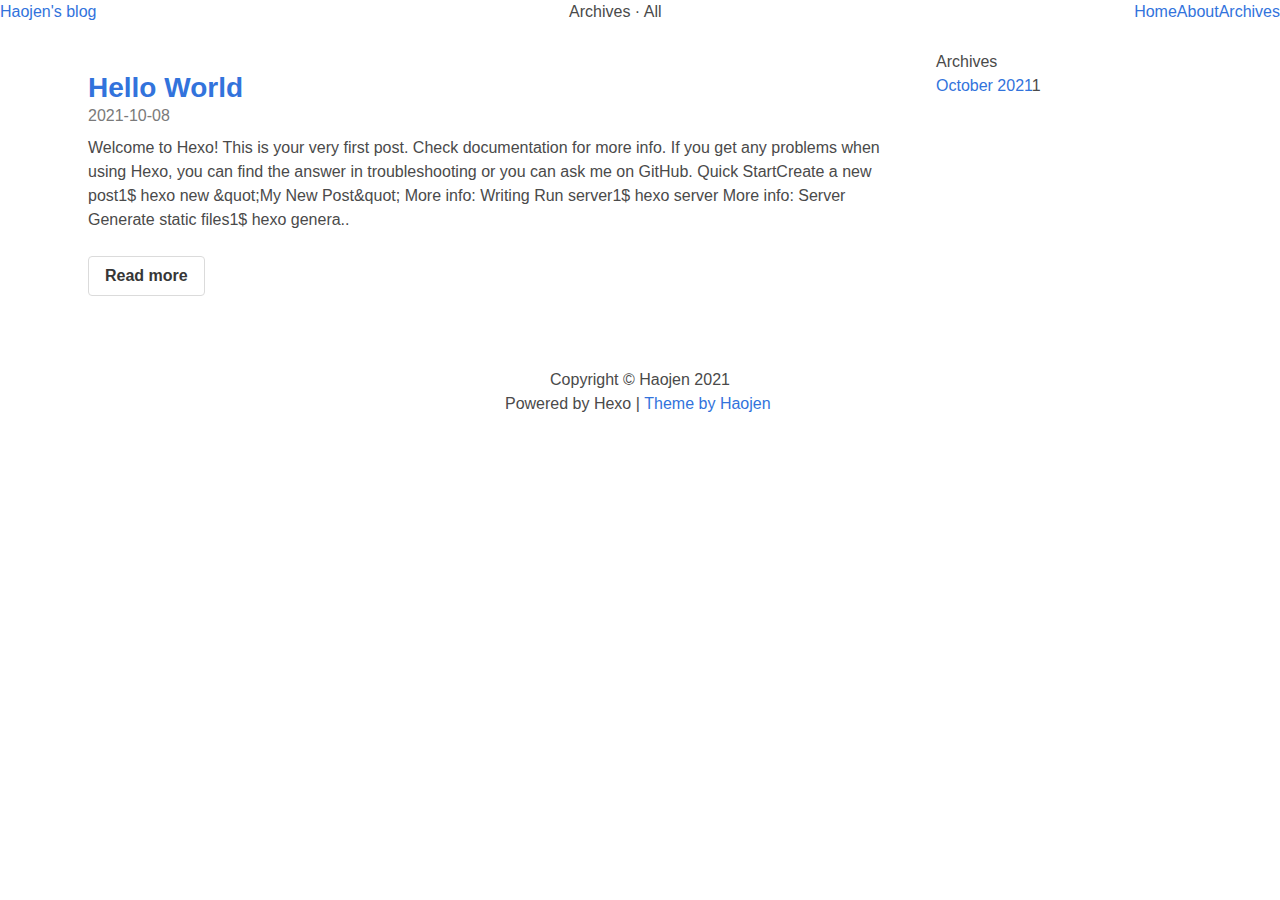
==== archives/index.html @ 5b61494e "Site updated: 2021-10-08 06:59:12" ====
<!DOCTYPE html><html class="appearance-auto" lang="en"><head><meta charset="UTF-8"><title>Haojen's blog</title><meta name="description" content="May the Force be with you"><meta name="viewport" content="width=device-width, minimum-scale=1.0, maximum-scale=1.0, user-scalable=no, initial-scale=1"><!-- Google Analytics --><!-- End Google Analytics -->
<!-- Baidu Analytics --><!-- End Baidu Analytics --><link rel="icon" href="/images/favicon.png"><link rel="stylesheet" href="/style/common/bulma.css"><link rel="stylesheet" href="/style/base.css"><link rel="stylesheet" href="/style/common/helper.css"><script src="/js/common.js"></script><link rel="stylesheet" href="/style/widget-post-list.css"><meta name="generator" content="Hexo 5.4.0"></head><body class="is-flex is-flex-direction-column"><header class="header-widget is-flex-shrink-0 is-hidden-mobile"><div class="container is-fullhd is-flex is-justify-content-space-between is-align-items-center is-full-height"><section class="is-hidden-mobile is-flex-shrink-0"><h2><a href="/">Haojen's blog</a></h2></section><h3 class="is-hidden-mobile is-family-serif is-full-height is-flex is-align-items-center is-flex-shrink-0"><span>Archives · All</span></h3><aside class="is-flex-shrink-0"><h3 class="is-inline-block"><a href="/">Home</a></h3><h3 class="is-inline-block"><a href="/about">About</a></h3><h3 class="is-inline-block"><a href="/archives">Archives</a></h3></aside></div></header><header class="is-flex header-widget is-flex-shrink-0 is-align-items-center is-justify-content-center is-hidden-tablet"><h3 class="is-inline-block"><a href="/">Home</a></h3><h3 class="is-inline-block"><a href="/about">About</a></h3><h3 class="is-inline-block"><a href="/archives">Archives</a></h3></header><main><article class="post-container is-flex is-justify-content-center section container is-max-widescreen pt-4 px-2"><div class="columns is-variable is-1-tablet is-3-desktop-only is-2-widescreen is-full-width"><section class="column"><article class="post-item-card"><section class="content post-card-content p-4 pb-5"><h2 class="mt-4 mb-0 is-family-serif"><a href="/2021/10/08/hello-world/">Hello World</a></h2><time class="has-text-grey" datetime="2021-10-07T22:32:57.364Z">2021-10-08</time><p class="is-flex-grow-2 mt-2">Welcome to Hexo! This is your very first post. Check documentation for more info. If you get any problems when using Hexo, you can find the answer in troubleshooting or you can ask me on GitHub.
Quick StartCreate a new post1$ hexo new &amp;quot;My New Post&amp;quot;

More info: Writing
Run server1$ hexo server

More info: Server
Generate static files1$ hexo genera..</p><a class="button is-default mt-2 has-text-weight-semibold" href="/2021/10/08/hello-world/">Read more</a></section></article></section><aside class="column is-hidden-mobile is-4-tablet is-3-widescreen"><div style="position: sticky; top: 50px;"><main class="aside-card-container archives-widget is-in-archive-page"><h3>Archives</h3><section><ul class="archive-list"><li class="archive-list-item"><a class="archive-list-link" href="/archives/2021/10/">October 2021</a><span class="archive-list-count">1</span></li></ul></section></main></div></aside></div></article><script>$claudia.fadeInImage(null, $claudia.blurBackdropImg)

window.addEventListener('resize', $claudia.throttle(function () {
    var images = document.querySelectorAll('.js-img-fadeIn')

    images.forEach($claudia.blurBackdropImg)
}, 150))</script></main><footer class="is-flex is-flex-direction-column is-align-items-center is-flex-shrink-0 is-family-serif"><section class="sns-container"><a title="twitter" target="_blank" rel="noopener nofollow" href="//twitter.com//"><i class="iconfont icon-twitter"></i></a><!-- Github--><a title="github" target="_blank" rel="noopener nofollow" href="//github.com/haojen"><i class="iconfont icon-github"></i></a><!-- Ins--><a title="instagram" target="_blank" rel="noopener nofollow" href="//www.instagram.com//"><i class="iconfont icon-ins"></i></a><!-- RSS--><!-- 知乎--><!-- 领英--><!-- 脸书--><a title="facebook" target="_blank" rel="noopener nofollow" href="//www.facebook.com//"><i class="iconfont icon-tian7_facebook"></i></a></section><p><span>Copyright ©</span><span> Haojen 2021</span></p><div class="is-flex is-justify-content-center is-flex-wrap-wrap"><p>Powered by Hexo &verbar;&nbsp;</p><p class="is-flex is-justify-content-center"><a title="Hexo theme author" target="_blank" rel="noopener" href="//github.com/haojen">Theme by Haojen&nbsp;</a></p><div style="margin-top: 2px"><a class="github-button" title="github-button" target="_blank" rel="noopener" href="https://github.com/haojen/hexo-theme-Claudia" data-color-scheme="no-preference: light; light: light; dark: dark;" data-show-count="true"></a></div></div><div><span></span></div></footer><script async defer src="https://buttons.github.io/buttons.js"></script><script>$claudia.fadeInImage(null, $claudia.blurBackdropImg)

window.addEventListener('resize', $claudia.throttle(function () {
    var images = document.querySelectorAll('.js-img-fadeIn')

    images.forEach($claudia.blurBackdropImg)
}, 150))</script></body></html>
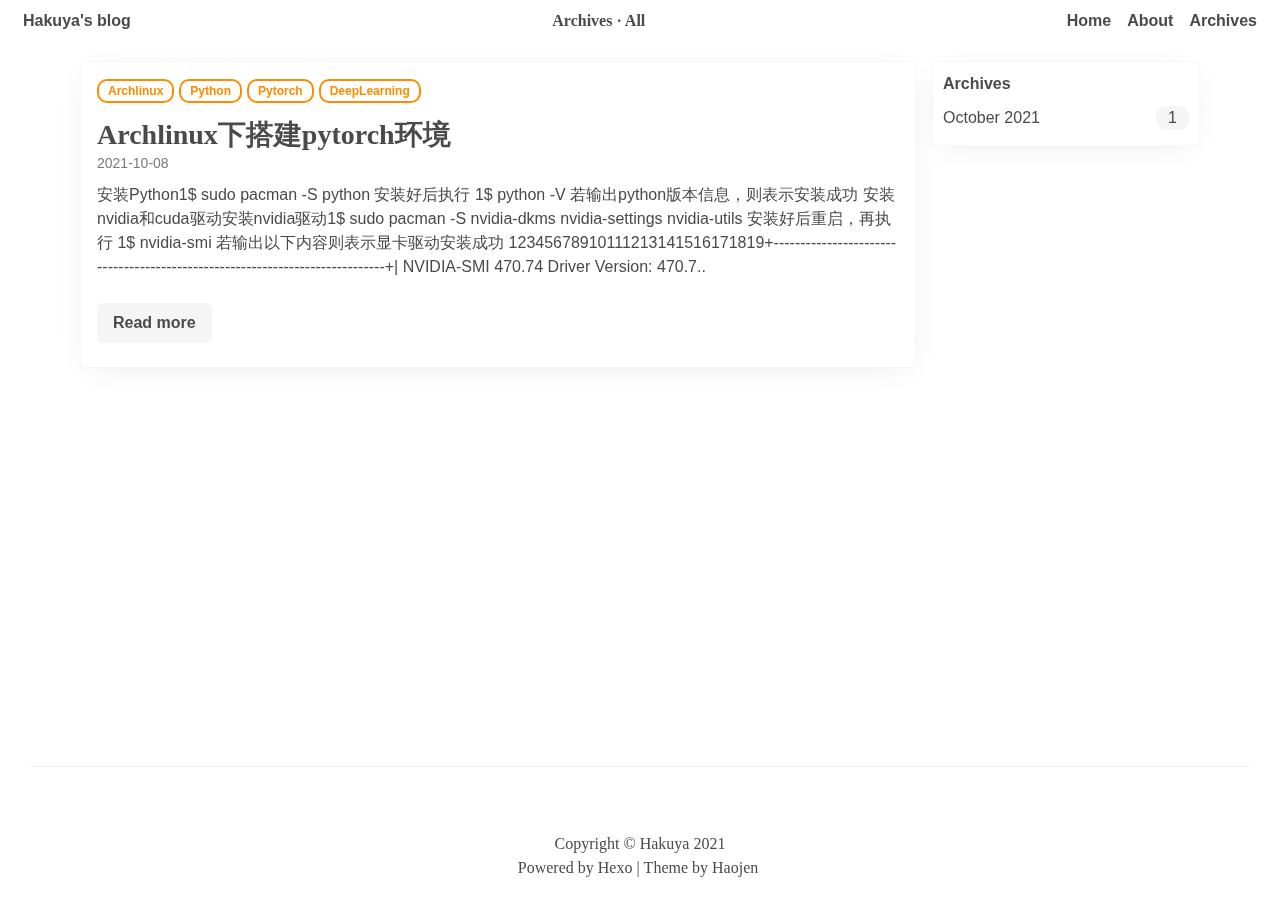
==== commit 9bc51a4d: "Site updated: 2021-10-08 16:57:53" ====
--- a/archives/index.html
+++ b/archives/index.html
@@ -1,18 +1,19 @@
-<!DOCTYPE html><html class="appearance-auto" lang="en"><head><meta charset="UTF-8"><title>Haojen's blog</title><meta name="description" content="May the Force be with you"><meta name="viewport" content="width=device-width, minimum-scale=1.0, maximum-scale=1.0, user-scalable=no, initial-scale=1"><!-- Google Analytics --><!-- End Google Analytics -->
-<!-- Baidu Analytics --><!-- End Baidu Analytics --><link rel="icon" href="/images/favicon.png"><link rel="stylesheet" href="/style/common/bulma.css"><link rel="stylesheet" href="/style/base.css"><link rel="stylesheet" href="/style/common/helper.css"><script src="/js/common.js"></script><link rel="stylesheet" href="/style/widget-post-list.css"><meta name="generator" content="Hexo 5.4.0"></head><body class="is-flex is-flex-direction-column"><header class="header-widget is-flex-shrink-0 is-hidden-mobile"><div class="container is-fullhd is-flex is-justify-content-space-between is-align-items-center is-full-height"><section class="is-hidden-mobile is-flex-shrink-0"><h2><a href="/">Haojen's blog</a></h2></section><h3 class="is-hidden-mobile is-family-serif is-full-height is-flex is-align-items-center is-flex-shrink-0"><span>Archives · All</span></h3><aside class="is-flex-shrink-0"><h3 class="is-inline-block"><a href="/">Home</a></h3><h3 class="is-inline-block"><a href="/about">About</a></h3><h3 class="is-inline-block"><a href="/archives">Archives</a></h3></aside></div></header><header class="is-flex header-widget is-flex-shrink-0 is-align-items-center is-justify-content-center is-hidden-tablet"><h3 class="is-inline-block"><a href="/">Home</a></h3><h3 class="is-inline-block"><a href="/about">About</a></h3><h3 class="is-inline-block"><a href="/archives">Archives</a></h3></header><main><article class="post-container is-flex is-justify-content-center section container is-max-widescreen pt-4 px-2"><div class="columns is-variable is-1-tablet is-3-desktop-only is-2-widescreen is-full-width"><section class="column"><article class="post-item-card"><section class="content post-card-content p-4 pb-5"><h2 class="mt-4 mb-0 is-family-serif"><a href="/2021/10/08/hello-world/">Hello World</a></h2><time class="has-text-grey" datetime="2021-10-07T22:32:57.364Z">2021-10-08</time><p class="is-flex-grow-2 mt-2">Welcome to Hexo! This is your very first post. Check documentation for more info. If you get any problems when using Hexo, you can find the answer in troubleshooting or you can ask me on GitHub.
-Quick StartCreate a new post1$ hexo new &amp;quot;My New Post&amp;quot;
-
-More info: Writing
-Run server1$ hexo server
-
-More info: Server
-Generate static files1$ hexo genera..</p><a class="button is-default mt-2 has-text-weight-semibold" href="/2021/10/08/hello-world/">Read more</a></section></article></section><aside class="column is-hidden-mobile is-4-tablet is-3-widescreen"><div style="position: sticky; top: 50px;"><main class="aside-card-container archives-widget is-in-archive-page"><h3>Archives</h3><section><ul class="archive-list"><li class="archive-list-item"><a class="archive-list-link" href="/archives/2021/10/">October 2021</a><span class="archive-list-count">1</span></li></ul></section></main></div></aside></div></article><script>$claudia.fadeInImage(null, $claudia.blurBackdropImg)
+<!DOCTYPE html><html class="appearance-auto" lang="en"><head><meta charset="UTF-8"><title>Hakuya's blog</title><meta name="description"><meta name="viewport" content="width=device-width, minimum-scale=1.0, maximum-scale=1.0, user-scalable=no, initial-scale=1"><!-- Google Analytics --><!-- End Google Analytics -->
+<!-- Baidu Analytics --><!-- End Baidu Analytics --><link rel="icon" href="/images/favicon.png"><link rel="stylesheet" href="/style/common/bulma.css"><link rel="stylesheet" href="/style/base.css"><link rel="stylesheet" href="/style/common/helper.css"><script src="/js/common.js"></script><link rel="stylesheet" href="/style/widget-post-list.css"><meta name="generator" content="Hexo 5.4.0"></head><body class="is-flex is-flex-direction-column"><header class="header-widget is-flex-shrink-0 is-hidden-mobile"><div class="container is-fullhd is-flex is-justify-content-space-between is-align-items-center is-full-height"><section class="is-hidden-mobile is-flex-shrink-0"><h2><a href="/">Hakuya's blog</a></h2></section><h3 class="is-hidden-mobile is-family-serif is-full-height is-flex is-align-items-center is-flex-shrink-0"><span>Archives · All</span></h3><aside class="is-flex-shrink-0"><h3 class="is-inline-block"><a href="/">Home</a></h3><h3 class="is-inline-block"><a href="/about">About</a></h3><h3 class="is-inline-block"><a href="/archives">Archives</a></h3></aside></div></header><header class="is-flex header-widget is-flex-shrink-0 is-align-items-center is-justify-content-center is-hidden-tablet"><h3 class="is-inline-block"><a href="/">Home</a></h3><h3 class="is-inline-block"><a href="/about">About</a></h3><h3 class="is-inline-block"><a href="/archives">Archives</a></h3></header><main><article class="post-container is-flex is-justify-content-center section container is-max-widescreen pt-4 px-2"><div class="columns is-variable is-1-tablet is-3-desktop-only is-2-widescreen is-full-width"><section class="column"><article class="post-item-card"><section class="content post-card-content p-4 pb-5"><header><a href="/tags/Archlinux"><i class="tag post-item-tag">Archlinux</i></a><a href="/tags/Python"><i class="tag post-item-tag">Python</i></a><a href="/tags/Pytorch"><i class="tag post-item-tag">Pytorch</i></a><a href="/tags/DeepLearning"><i class="tag post-item-tag">DeepLearning</i></a></header><h2 class="mt-4 mb-0 is-family-serif"><a href="/2021/10/08/build-pytorch-environment/">Archlinux下搭建pytorch环境</a></h2><time class="has-text-grey" datetime="2021-10-08T00:15:25.000Z">2021-10-08</time><p class="is-flex-grow-2 mt-2">安装Python1$ sudo pacman -S python
+安装好后执行
+1$ python -V
+若输出python版本信息，则表示安装成功
+安装nvidia和cuda驱动安装nvidia驱动1$ sudo pacman -S nvidia-dkms nvidia-settings nvidia-utils
+安装好后重启，再执行
+1$ nvidia-smi
+若输出以下内容则表示显卡驱动安装成功
+12345678910111213141516171819+-----------------------------------------------------------------------------+| NVIDIA-SMI 470.74       Driver Version: 470.7..</p><a class="button is-default mt-2 has-text-weight-semibold" href="/2021/10/08/build-pytorch-environment/">Read more</a></section></article></section><aside class="column is-hidden-mobile is-4-tablet is-3-widescreen"><div style="position: sticky; top: 50px;"><main class="aside-card-container archives-widget is-in-archive-page"><h3>Archives</h3><section><ul class="archive-list"><li class="archive-list-item"><a class="archive-list-link" href="/archives/2021/10/">October 2021</a><span class="archive-list-count">1</span></li></ul></section></main></div></aside></div></article><script>$claudia.fadeInImage(null, $claudia.blurBackdropImg)
 
 window.addEventListener('resize', $claudia.throttle(function () {
     var images = document.querySelectorAll('.js-img-fadeIn')
 
     images.forEach($claudia.blurBackdropImg)
-}, 150))</script></main><footer class="is-flex is-flex-direction-column is-align-items-center is-flex-shrink-0 is-family-serif"><section class="sns-container"><a title="twitter" target="_blank" rel="noopener nofollow" href="//twitter.com//"><i class="iconfont icon-twitter"></i></a><!-- Github--><a title="github" target="_blank" rel="noopener nofollow" href="//github.com/haojen"><i class="iconfont icon-github"></i></a><!-- Ins--><a title="instagram" target="_blank" rel="noopener nofollow" href="//www.instagram.com//"><i class="iconfont icon-ins"></i></a><!-- RSS--><!-- 知乎--><!-- 领英--><!-- 脸书--><a title="facebook" target="_blank" rel="noopener nofollow" href="//www.facebook.com//"><i class="iconfont icon-tian7_facebook"></i></a></section><p><span>Copyright ©</span><span> Haojen 2021</span></p><div class="is-flex is-justify-content-center is-flex-wrap-wrap"><p>Powered by Hexo &verbar;&nbsp;</p><p class="is-flex is-justify-content-center"><a title="Hexo theme author" target="_blank" rel="noopener" href="//github.com/haojen">Theme by Haojen&nbsp;</a></p><div style="margin-top: 2px"><a class="github-button" title="github-button" target="_blank" rel="noopener" href="https://github.com/haojen/hexo-theme-Claudia" data-color-scheme="no-preference: light; light: light; dark: dark;" data-show-count="true"></a></div></div><div><span></span></div></footer><script async defer src="https://buttons.github.io/buttons.js"></script><script>$claudia.fadeInImage(null, $claudia.blurBackdropImg)
+}, 150))</script></main><footer class="is-flex is-flex-direction-column is-align-items-center is-flex-shrink-0 is-family-serif"><section class="sns-container"><a title="twitter" target="_blank" rel="noopener nofollow" href="//twitter.com//"><i class="iconfont icon-twitter"></i></a><!-- Github--><a title="github" target="_blank" rel="noopener nofollow" href="//github.com/haojen"><i class="iconfont icon-github"></i></a><!-- Ins--><a title="instagram" target="_blank" rel="noopener nofollow" href="//www.instagram.com//"><i class="iconfont icon-ins"></i></a><!-- RSS--><!-- 知乎--><!-- 领英--><!-- 脸书--><a title="facebook" target="_blank" rel="noopener nofollow" href="//www.facebook.com//"><i class="iconfont icon-tian7_facebook"></i></a></section><p><span>Copyright ©</span><span> Hakuya 2021</span></p><div class="is-flex is-justify-content-center is-flex-wrap-wrap"><p>Powered by Hexo &verbar;&nbsp;</p><p class="is-flex is-justify-content-center"><a title="Hexo theme author" target="_blank" rel="noopener" href="//github.com/haojen">Theme by Haojen&nbsp;</a></p><div style="margin-top: 2px"><a class="github-button" title="github-button" target="_blank" rel="noopener" href="https://github.com/haojen/hexo-theme-Claudia" data-color-scheme="no-preference: light; light: light; dark: dark;" data-show-count="true"></a></div></div><div><span></span></div></footer><script async defer src="https://buttons.github.io/buttons.js"></script><script>$claudia.fadeInImage(null, $claudia.blurBackdropImg)
 
 window.addEventListener('resize', $claudia.throttle(function () {
     var images = document.querySelectorAll('.js-img-fadeIn')
--- a/style/base.css
+++ b/style/base.css
@@ -0,0 +1,163 @@
+@import url("//at.alicdn.com/t/font_2266068_otkvzqnxk0g.css");
+:root.appearance-light {
+  --primary-bg-color: #fff;
+  --second-bg-color: #fff;
+  --third-bg-color: #f5f5f5;
+  --primary-text-color: #4a4a4a;
+  --second-text-color: #4a4a4a;
+  --top-bar-bg-color: rgba(255, 255, 255, 0.8);
+  --border-line-color-2: rgba(0, 0, 0, 0.03);
+  --border-line-color: rgba(0, 0, 0, 0.05);
+  --blockquote-border-color: #dbdbdb;
+  --table-border-color: #dbdbdb;
+  --pre-code-bg-color: #f5f5f573;
+  --skeleton-bg-color: #f5f5f5;
+  --skeleton-flash-color: 0.5;
+  --avatar-border-color: #fff;
+}
+
+:root.appearance-dark {
+  --primary-bg-color: #181818;
+  --second-bg-color: #212121;
+  --third-bg-color: #ffffff14;
+  --primary-text-color: #fff;
+  --second-text-color: #aaa;
+  --border-line-color: rgba(255, 255, 255, 0.05);
+  --border-line-color-2: rgba(255, 255, 255, 0.02);
+  --top-bar-bg-color: rgba(24, 24, 24, 0.8);
+  --blockquote-border-color: #aaa;
+  --table-border-color: #aaa;
+  --pre-code-bg-color: #ffffff03;
+  --skeleton-bg-color: #2b2b2b;
+  --skeleton-flash-color: 0.05;
+  --avatar-border-color: rgba(255, 255, 255, 0.05);
+}
+
+:root.appearance-auto {
+  --primary-bg-color: #fff;
+  --second-bg-color: #fff;
+  --third-bg-color: #f5f5f5;
+  --primary-text-color: #4a4a4a;
+  --second-text-color: #4a4a4a;
+  --top-bar-bg-color: rgba(255, 255, 255, 0.8);
+  --border-line-color-2: rgba(0, 0, 0, 0.03);
+  --border-line-color: rgba(0, 0, 0, 0.05);
+  --blockquote-border-color: #dbdbdb;
+  --table-border-color: #dbdbdb;
+  --pre-code-bg-color: #f5f5f573;
+  --skeleton-bg-color: #f5f5f5;
+  --skeleton-flash-color: 0.5;
+  --avatar-border-color: #fff;
+}
+@media (prefers-color-scheme: dark) {
+  :root.appearance-auto {
+    --primary-bg-color: #181818;
+    --second-bg-color: #212121;
+    --third-bg-color: #ffffff14;
+    --primary-text-color: #fff;
+    --second-text-color: #aaa;
+    --border-line-color: rgba(255, 255, 255, 0.05);
+    --border-line-color-2: rgba(255, 255, 255, 0.02);
+    --top-bar-bg-color: rgba(24, 24, 24, 0.8);
+    --blockquote-border-color: #aaa;
+    --table-border-color: #aaa;
+    --pre-code-bg-color: #ffffff03;
+    --skeleton-bg-color: #2b2b2b;
+    --skeleton-flash-color: 0.05;
+    --avatar-border-color: rgba(255, 255, 255, 0.05);
+  }
+}
+
+:root {
+  --backdropFilter: 20px;
+  --borderRadius: 6px;
+  --activeColor: #3273dc;
+  --boxShadow: 0 6px 30px -10px rgba(0, 0, 0, .1);
+}
+:root.appearance-dark, :root.appearance-auto, :root.appearance-light {
+  background: var(--primary-bg-color);
+}
+:root.appearance-dark h1, :root.appearance-dark h2, :root.appearance-dark h3, :root.appearance-dark h4, :root.appearance-dark h5, :root.appearance-dark h6, :root.appearance-auto h1, :root.appearance-auto h2, :root.appearance-auto h3, :root.appearance-auto h4, :root.appearance-auto h5, :root.appearance-auto h6, :root.appearance-light h1, :root.appearance-light h2, :root.appearance-light h3, :root.appearance-light h4, :root.appearance-light h5, :root.appearance-light h6 {
+  color: var(--primary-text-color) !important;
+}
+:root.appearance-dark hr, :root.appearance-auto hr, :root.appearance-light hr {
+  background: var(--third-bg-color);
+}
+:root.appearance-dark p, :root.appearance-dark strong, :root.appearance-dark dl, :root.appearance-dark ul, :root.appearance-dark ol, :root.appearance-dark cite, :root.appearance-auto p, :root.appearance-auto strong, :root.appearance-auto dl, :root.appearance-auto ul, :root.appearance-auto ol, :root.appearance-auto cite, :root.appearance-light p, :root.appearance-light strong, :root.appearance-light dl, :root.appearance-light ul, :root.appearance-light ol, :root.appearance-light cite {
+  color: var(--second-text-color);
+}
+:root.appearance-dark .post-container span, :root.appearance-dark .about-page span, :root.appearance-auto .post-container span, :root.appearance-auto .about-page span, :root.appearance-light .post-container span, :root.appearance-light .about-page span {
+  color: var(--second-text-color);
+}
+:root.appearance-dark .content blockquote, :root.appearance-auto .content blockquote, :root.appearance-light .content blockquote {
+  background: var(--third-bg-color);
+  border-color: var(--blockquote-border-color);
+}
+:root.appearance-dark .content table th, :root.appearance-dark .content table tr, :root.appearance-dark .content table td, :root.appearance-auto .content table th, :root.appearance-auto .content table tr, :root.appearance-auto .content table td, :root.appearance-light .content table th, :root.appearance-light .content table tr, :root.appearance-light .content table td {
+  border-color: var(--table-border-color);
+  color: var(--second-text-color) !important;
+}
+
+:root body {
+  margin: 0;
+  height: 100vh;
+  padding-top: 45px;
+}
+:root body a {
+  color: inherit;
+}
+:root body a:hover, :root body a:hover .iconfont {
+  text-decoration: none;
+  color: #3273dc !important;
+}
+:root body .tag.post-item-tag {
+  margin-right: 5px;
+  font-weight: bold;
+  color: darkorange;
+  font-style: normal;
+  border-radius: 10px;
+  background: transparent;
+  border: 2px solid darkorange;
+}
+:root body .button.is-default {
+  height: 40px;
+  border: none;
+  border-radius: 6px;
+  color: var(--second-text-color);
+  background: var(--third-bg-color);
+}
+:root body > main {
+  flex-grow: 2;
+  flex-basis: 0;
+}
+:root body > footer {
+  margin: 0 30px;
+  padding: 20px 0;
+  border-top: 1px solid rgba(0, 0, 0, 0.05);
+}
+:root body > footer .sns-container .iconfont {
+  margin: 0 5px;
+  font-size: 30px;
+}
+
+.header-widget {
+  position: fixed;
+  top: 0;
+  left: 0;
+  z-index: 100;
+  overflow: hidden;
+  width: 100vw;
+  height: 42px;
+  padding: 0 15px;
+  backdrop-filter: saturate(180%) blur(20px);
+  -webkit-backdrop-filter: saturate(180%) blur(20px);
+  background: var(--top-bar-bg-color);
+}
+.header-widget a {
+  margin: 0 8px;
+  font-weight: bold;
+  color: var(--primary-text-color);
+}
+.header-widget h3 {
+  font-weight: bold;
+}--- a/style/common/helper.css
+++ b/style/common/helper.css
@@ -0,0 +1,54 @@
+.debug {
+  border: 1px solid red;
+}
+
+.is-family-serif {
+  font-family: serif;
+}
+
+.is-full-width {
+  width: 100%;
+}
+
+.is-full-height {
+  height: 100%;
+}
+
+.js-img-fadeIn {
+  opacity: 0;
+  will-change: opacity;
+}
+
+.skeleton {
+  position: relative;
+  overflow: hidden;
+}
+.skeleton::before {
+  will-change: transform;
+  position: absolute;
+  top: 0;
+  width: 100%;
+  height: 100%;
+  content: "";
+  z-index: 100;
+  animation: skeleton-ani 1s ease infinite;
+  background: linear-gradient(120deg, rgba(255, 255, 255, 0) 30%, hsla(0, 0%, 100%, var(--skeleton-flash-color)) 50%, rgba(255, 255, 255, 0) 70%);
+}
+.skeleton::after {
+  content: "";
+  position: absolute;
+  left: 0;
+  top: 0;
+  z-index: 10;
+  width: 100%;
+  height: 100%;
+  background: var(--skeleton-bg-color);
+}
+@keyframes skeleton-ani {
+  0% {
+    transform: translateX(-100%);
+  }
+  to {
+    transform: translateX(100%);
+  }
+}--- a/style/widget-post-list.css
+++ b/style/widget-post-list.css
@@ -0,0 +1,218 @@
+@charset "UTF-8";
+.post-container .post-item-card {
+  margin-bottom: 15px;
+  overflow: hidden;
+  box-shadow: 0 6px 30px -10px rgba(0, 0, 0, 0.1);
+  border-radius: 6px;
+  background: var(--second-bg-color);
+  border: 1px solid var(--border-line-color-2);
+}
+.post-container .post-item-card > header {
+  overflow: hidden;
+  z-index: 1;
+  border-top-left-radius: 6px;
+  border-top-right-radius: 6px;
+}
+.post-container .post-item-card > header .post-cover-backdrop {
+  position: absolute;
+  z-index: 1;
+  width: 100%;
+}
+.post-container .post-item-card > header .post-cover-backdrop img {
+  width: 100%;
+  height: 360px;
+  object-fit: cover;
+  transform: scale(1.2);
+  filter: blur(20px);
+}
+.post-container .post-item-card > header .post-cover-link {
+  position: relative;
+  z-index: 2;
+  width: 100%;
+  font-size: 0;
+}
+.post-container .post-item-card > header .post-cover-img {
+  max-height: 360px;
+  box-shadow: 0 0 15px rgba(0, 0, 0, 0.1);
+  will-change: transform;
+  transition: transform 500ms;
+}
+.post-container .post-item-card > header:hover .post-cover-img {
+  transform: scale(1.04);
+}
+.post-container .post-item-card .post-card-content {
+  word-break: break-word;
+}
+.post-container .post-item-card .post-card-content time {
+  font-size: 14px;
+}
+.post-container .aside-card-container {
+  padding: 10px;
+  margin-bottom: 15px;
+  box-shadow: 0 6px 30px -10px rgba(0, 0, 0, 0.1);
+  border-radius: 6px;
+  background: var(--second-bg-color);
+  border: 1px solid var(--border-line-color-2);
+}
+.post-container .categories-widget h3,
+.post-container .archives-widget h3,
+.post-container .recent-widget h3,
+.post-container .tag-widget h3 {
+  font-weight: bold;
+  margin-bottom: 10px;
+}
+.post-container .categories-widget .category-list .category-list-item,
+.post-container .categories-widget .archive-list .archive-list-item,
+.post-container .archives-widget .category-list .category-list-item,
+.post-container .archives-widget .archive-list .archive-list-item,
+.post-container .recent-widget .category-list .category-list-item,
+.post-container .recent-widget .archive-list .archive-list-item,
+.post-container .tag-widget .category-list .category-list-item,
+.post-container .tag-widget .archive-list .archive-list-item {
+  display: flex;
+  align-items: center;
+  justify-content: space-between;
+  margin-bottom: 5px;
+  color: var(--second-text-color);
+}
+.post-container .categories-widget .category-list .category-list-item .category-list-count,
+.post-container .categories-widget .category-list .category-list-item .archive-list-count,
+.post-container .categories-widget .archive-list .archive-list-item .category-list-count,
+.post-container .categories-widget .archive-list .archive-list-item .archive-list-count,
+.post-container .archives-widget .category-list .category-list-item .category-list-count,
+.post-container .archives-widget .category-list .category-list-item .archive-list-count,
+.post-container .archives-widget .archive-list .archive-list-item .category-list-count,
+.post-container .archives-widget .archive-list .archive-list-item .archive-list-count,
+.post-container .recent-widget .category-list .category-list-item .category-list-count,
+.post-container .recent-widget .category-list .category-list-item .archive-list-count,
+.post-container .recent-widget .archive-list .archive-list-item .category-list-count,
+.post-container .recent-widget .archive-list .archive-list-item .archive-list-count,
+.post-container .tag-widget .category-list .category-list-item .category-list-count,
+.post-container .tag-widget .category-list .category-list-item .archive-list-count,
+.post-container .tag-widget .archive-list .archive-list-item .category-list-count,
+.post-container .tag-widget .archive-list .archive-list-item .archive-list-count {
+  padding: 0 12px;
+  border-radius: 11px;
+  background: var(--third-bg-color);
+}
+.post-container .profile-widget {
+  min-height: 300px;
+  padding-bottom: 0;
+}
+.post-container .profile-widget img {
+  object-fit: cover;
+}
+.post-container .profile-widget .avatar {
+  position: relative;
+  width: 180px;
+  height: 180px;
+  margin-top: 10px;
+  z-index: 1;
+  border-radius: 50%;
+  box-shadow: 0 0 10px rgba(0, 0, 0, 0.08);
+  border: 7px solid var(--avatar-border-color);
+}
+.post-container .profile-widget .avatar-placeholder:after {
+  content: "\e62a";
+  font-size: 80px;
+  font-family: iconfont;
+  position: absolute;
+  top: 50%;
+  left: 50%;
+  z-index: 1;
+  transform: translate(-50%, -50%);
+}
+.post-container .profile-widget .user-name {
+  font-size: 18px;
+  font-weight: bold;
+  margin: 15px 0 2px;
+}
+.post-container .profile-widget blockquote:before {
+  content: "“";
+  margin-right: 5px;
+  vertical-align: middle;
+}
+.post-container .profile-widget blockquote:after {
+  content: "”";
+  margin-left: 5px;
+  vertical-align: bottom;
+}
+.post-container .profile-widget blockquote:before,
+.post-container .profile-widget blockquote:after {
+  line-height: 0;
+  font-size: 32px;
+  color: #585858;
+  font-family: sans-serif;
+}
+.post-container .profile-widget address {
+  margin-top: 14px;
+  font-style: normal;
+}
+.post-container .profile-widget .sns-container {
+  overflow: auto;
+  padding: 5px 0;
+  margin-top: 15px;
+  border-top: 1px solid var(--border-line-color);
+}
+.post-container .profile-widget .sns-container i {
+  margin: 0 8px;
+  font-size: 30px;
+}
+.post-container .recent-widget ul li {
+  margin-bottom: 15px;
+}
+.post-container .recent-widget ul li:last-child section {
+  border-bottom: none;
+}
+.post-container .recent-widget img, .post-container .recent-widget .post-img-placeholder {
+  width: 50px;
+  height: 50px;
+  margin-right: 5px;
+  object-fit: cover;
+  border-radius: 6px;
+}
+.post-container .recent-widget section {
+  border-bottom: 1px solid var(--border-line-color);
+}
+.post-container .recent-widget section h4 {
+  font-size: 14px;
+  line-height: 20px;
+  font-weight: bold;
+}
+.post-container .recent-widget section time {
+  font-size: 12px;
+}
+.post-container .archives-widget > section {
+  overflow: auto;
+  max-height: 45vh;
+}
+.post-container .archives-widget.is-in-archive-page > section {
+  max-height: 80vh;
+}
+.post-container .tag-widget > section {
+  overflow: auto;
+  max-height: 30vh;
+}
+.post-container .tag-widget.is-in-tag-page > section {
+  max-height: 80vh;
+}
+.post-container .category-page > section {
+  overflow: auto;
+  max-height: 40vh;
+}
+.post-container .category-page.categories-widget > section {
+  max-height: 80vh;
+}
+.post-container .paginator .page-number,
+.post-container .paginator .extend {
+  padding: 2px 15px;
+  margin: 0 5px 10px;
+  border-radius: 6px;
+  color: var(--second-text-color);
+  background: var(--third-bg-color);
+}
+.post-container .paginator .page-number.current,
+.post-container .paginator .extend.current {
+  color: #fff !important;
+  background: #3273dc;
+}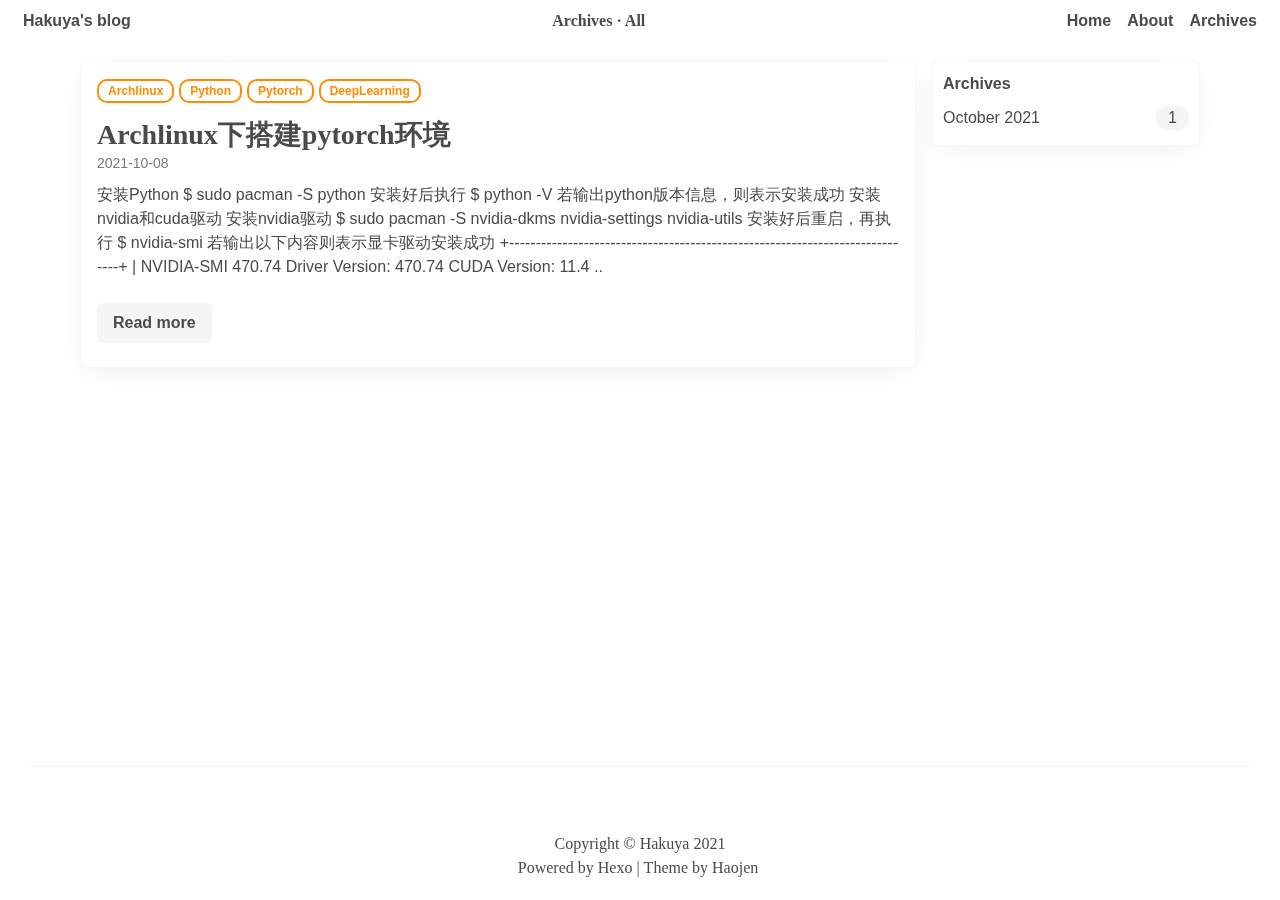
==== commit 8b9b1793: "Site updated: 2021-10-08 20:29:40" ====
--- a/archives/index.html
+++ b/archives/index.html
@@ -1,13 +1,17 @@
 <!DOCTYPE html><html class="appearance-auto" lang="en"><head><meta charset="UTF-8"><title>Hakuya's blog</title><meta name="description"><meta name="viewport" content="width=device-width, minimum-scale=1.0, maximum-scale=1.0, user-scalable=no, initial-scale=1"><!-- Google Analytics --><!-- End Google Analytics -->
-<!-- Baidu Analytics --><!-- End Baidu Analytics --><link rel="icon" href="/images/favicon.png"><link rel="stylesheet" href="/style/common/bulma.css"><link rel="stylesheet" href="/style/base.css"><link rel="stylesheet" href="/style/common/helper.css"><script src="/js/common.js"></script><link rel="stylesheet" href="/style/widget-post-list.css"><meta name="generator" content="Hexo 5.4.0"></head><body class="is-flex is-flex-direction-column"><header class="header-widget is-flex-shrink-0 is-hidden-mobile"><div class="container is-fullhd is-flex is-justify-content-space-between is-align-items-center is-full-height"><section class="is-hidden-mobile is-flex-shrink-0"><h2><a href="/">Hakuya's blog</a></h2></section><h3 class="is-hidden-mobile is-family-serif is-full-height is-flex is-align-items-center is-flex-shrink-0"><span>Archives · All</span></h3><aside class="is-flex-shrink-0"><h3 class="is-inline-block"><a href="/">Home</a></h3><h3 class="is-inline-block"><a href="/about">About</a></h3><h3 class="is-inline-block"><a href="/archives">Archives</a></h3></aside></div></header><header class="is-flex header-widget is-flex-shrink-0 is-align-items-center is-justify-content-center is-hidden-tablet"><h3 class="is-inline-block"><a href="/">Home</a></h3><h3 class="is-inline-block"><a href="/about">About</a></h3><h3 class="is-inline-block"><a href="/archives">Archives</a></h3></header><main><article class="post-container is-flex is-justify-content-center section container is-max-widescreen pt-4 px-2"><div class="columns is-variable is-1-tablet is-3-desktop-only is-2-widescreen is-full-width"><section class="column"><article class="post-item-card"><section class="content post-card-content p-4 pb-5"><header><a href="/tags/Archlinux"><i class="tag post-item-tag">Archlinux</i></a><a href="/tags/Python"><i class="tag post-item-tag">Python</i></a><a href="/tags/Pytorch"><i class="tag post-item-tag">Pytorch</i></a><a href="/tags/DeepLearning"><i class="tag post-item-tag">DeepLearning</i></a></header><h2 class="mt-4 mb-0 is-family-serif"><a href="/2021/10/08/build-pytorch-environment/">Archlinux下搭建pytorch环境</a></h2><time class="has-text-grey" datetime="2021-10-08T00:15:25.000Z">2021-10-08</time><p class="is-flex-grow-2 mt-2">安装Python1$ sudo pacman -S python
+<!-- Baidu Analytics --><!-- End Baidu Analytics --><link rel="icon" href="/images/favicon.png"><link rel="stylesheet" href="/style/common/bulma.css"><link rel="stylesheet" href="/style/base.css"><link rel="stylesheet" href="/style/common/helper.css"><script src="/js/common.js"></script><link rel="stylesheet" href="/style/widget-post-list.css"><meta name="generator" content="Hexo 5.4.0"></head><body class="is-flex is-flex-direction-column"><header class="header-widget is-flex-shrink-0 is-hidden-mobile"><div class="container is-fullhd is-flex is-justify-content-space-between is-align-items-center is-full-height"><section class="is-hidden-mobile is-flex-shrink-0"><h2><a href="/">Hakuya's blog</a></h2></section><h3 class="is-hidden-mobile is-family-serif is-full-height is-flex is-align-items-center is-flex-shrink-0"><span>Archives · All</span></h3><aside class="is-flex-shrink-0"><h3 class="is-inline-block"><a href="/">Home</a></h3><h3 class="is-inline-block"><a href="/about">About</a></h3><h3 class="is-inline-block"><a href="/archives">Archives</a></h3></aside></div></header><header class="is-flex header-widget is-flex-shrink-0 is-align-items-center is-justify-content-center is-hidden-tablet"><h3 class="is-inline-block"><a href="/">Home</a></h3><h3 class="is-inline-block"><a href="/about">About</a></h3><h3 class="is-inline-block"><a href="/archives">Archives</a></h3></header><main><article class="post-container is-flex is-justify-content-center section container is-max-widescreen pt-4 px-2"><div class="columns is-variable is-1-tablet is-3-desktop-only is-2-widescreen is-full-width"><section class="column"><article class="post-item-card"><section class="content post-card-content p-4 pb-5"><header><a href="/tags/Archlinux"><i class="tag post-item-tag">Archlinux</i></a><a href="/tags/Python"><i class="tag post-item-tag">Python</i></a><a href="/tags/Pytorch"><i class="tag post-item-tag">Pytorch</i></a><a href="/tags/DeepLearning"><i class="tag post-item-tag">DeepLearning</i></a></header><h2 class="mt-4 mb-0 is-family-serif"><a href="/2021/10/08/build-pytorch-environment/">Archlinux下搭建pytorch环境</a></h2><time class="has-text-grey" datetime="2021-10-08T00:15:25.000Z">2021-10-08</time><p class="is-flex-grow-2 mt-2">安装Python
+$ sudo pacman -S python
 安装好后执行
-1$ python -V
+$ python -V
 若输出python版本信息，则表示安装成功
-安装nvidia和cuda驱动安装nvidia驱动1$ sudo pacman -S nvidia-dkms nvidia-settings nvidia-utils
+安装nvidia和cuda驱动
+安装nvidia驱动
+$ sudo pacman -S nvidia-dkms nvidia-settings nvidia-utils
 安装好后重启，再执行
-1$ nvidia-smi
+$ nvidia-smi
 若输出以下内容则表示显卡驱动安装成功
-12345678910111213141516171819+-----------------------------------------------------------------------------+| NVIDIA-SMI 470.74       Driver Version: 470.7..</p><a class="button is-default mt-2 has-text-weight-semibold" href="/2021/10/08/build-pytorch-environment/">Read more</a></section></article></section><aside class="column is-hidden-mobile is-4-tablet is-3-widescreen"><div style="position: sticky; top: 50px;"><main class="aside-card-container archives-widget is-in-archive-page"><h3>Archives</h3><section><ul class="archive-list"><li class="archive-list-item"><a class="archive-list-link" href="/archives/2021/10/">October 2021</a><span class="archive-list-count">1</span></li></ul></section></main></div></aside></div></article><script>$claudia.fadeInImage(null, $claudia.blurBackdropImg)
++-----------------------------------------------------------------------------+
+| NVIDIA-SMI 470.74       Driver Version: 470.74       CUDA Version: 11.4   ..</p><a class="button is-default mt-2 has-text-weight-semibold" href="/2021/10/08/build-pytorch-environment/">Read more</a></section></article></section><aside class="column is-hidden-mobile is-4-tablet is-3-widescreen"><div style="position: sticky; top: 50px;"><main class="aside-card-container archives-widget is-in-archive-page"><h3>Archives</h3><section><ul class="archive-list"><li class="archive-list-item"><a class="archive-list-link" href="/archives/2021/10/">October 2021</a><span class="archive-list-count">1</span></li></ul></section></main></div></aside></div></article><script>$claudia.fadeInImage(null, $claudia.blurBackdropImg)
 
 window.addEventListener('resize', $claudia.throttle(function () {
     var images = document.querySelectorAll('.js-img-fadeIn')
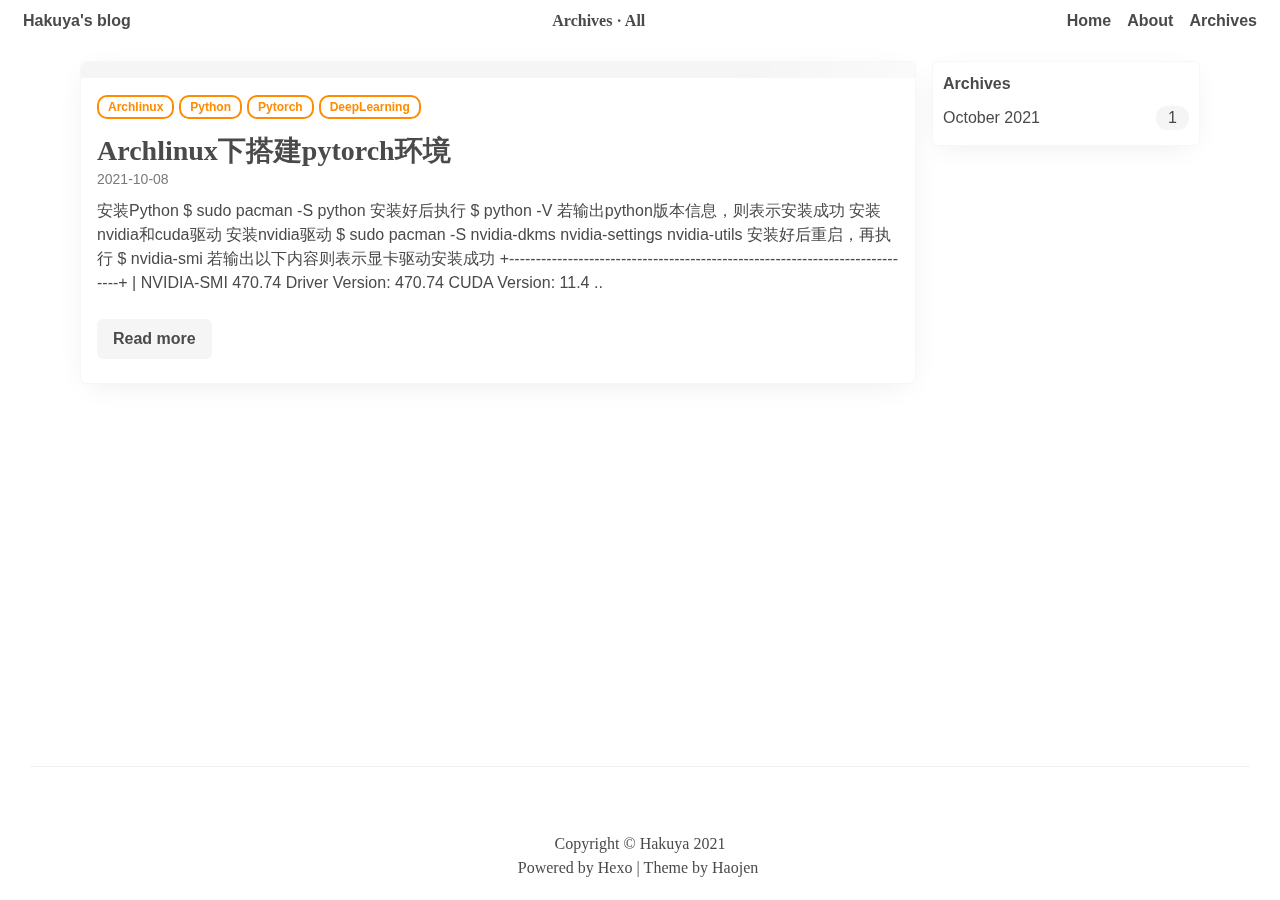
==== commit ca4d08ee: "Site updated: 2021-10-08 23:02:49" ====
--- a/archives/index.html
+++ b/archives/index.html
@@ -1,5 +1,5 @@
 <!DOCTYPE html><html class="appearance-auto" lang="en"><head><meta charset="UTF-8"><title>Hakuya's blog</title><meta name="description"><meta name="viewport" content="width=device-width, minimum-scale=1.0, maximum-scale=1.0, user-scalable=no, initial-scale=1"><!-- Google Analytics --><!-- End Google Analytics -->
-<!-- Baidu Analytics --><!-- End Baidu Analytics --><link rel="icon" href="/images/favicon.png"><link rel="stylesheet" href="/style/common/bulma.css"><link rel="stylesheet" href="/style/base.css"><link rel="stylesheet" href="/style/common/helper.css"><script src="/js/common.js"></script><link rel="stylesheet" href="/style/widget-post-list.css"><meta name="generator" content="Hexo 5.4.0"></head><body class="is-flex is-flex-direction-column"><header class="header-widget is-flex-shrink-0 is-hidden-mobile"><div class="container is-fullhd is-flex is-justify-content-space-between is-align-items-center is-full-height"><section class="is-hidden-mobile is-flex-shrink-0"><h2><a href="/">Hakuya's blog</a></h2></section><h3 class="is-hidden-mobile is-family-serif is-full-height is-flex is-align-items-center is-flex-shrink-0"><span>Archives · All</span></h3><aside class="is-flex-shrink-0"><h3 class="is-inline-block"><a href="/">Home</a></h3><h3 class="is-inline-block"><a href="/about">About</a></h3><h3 class="is-inline-block"><a href="/archives">Archives</a></h3></aside></div></header><header class="is-flex header-widget is-flex-shrink-0 is-align-items-center is-justify-content-center is-hidden-tablet"><h3 class="is-inline-block"><a href="/">Home</a></h3><h3 class="is-inline-block"><a href="/about">About</a></h3><h3 class="is-inline-block"><a href="/archives">Archives</a></h3></header><main><article class="post-container is-flex is-justify-content-center section container is-max-widescreen pt-4 px-2"><div class="columns is-variable is-1-tablet is-3-desktop-only is-2-widescreen is-full-width"><section class="column"><article class="post-item-card"><section class="content post-card-content p-4 pb-5"><header><a href="/tags/Archlinux"><i class="tag post-item-tag">Archlinux</i></a><a href="/tags/Python"><i class="tag post-item-tag">Python</i></a><a href="/tags/Pytorch"><i class="tag post-item-tag">Pytorch</i></a><a href="/tags/DeepLearning"><i class="tag post-item-tag">DeepLearning</i></a></header><h2 class="mt-4 mb-0 is-family-serif"><a href="/2021/10/08/build-pytorch-environment/">Archlinux下搭建pytorch环境</a></h2><time class="has-text-grey" datetime="2021-10-08T00:15:25.000Z">2021-10-08</time><p class="is-flex-grow-2 mt-2">安装Python
+<!-- Baidu Analytics --><!-- End Baidu Analytics --><link rel="icon" href="/images/favicon.png"><link rel="stylesheet" href="/style/common/bulma.css"><link rel="stylesheet" href="/style/base.css"><link rel="stylesheet" href="/style/common/helper.css"><script src="/js/common.js"></script><link rel="stylesheet" href="/style/widget-post-list.css"><meta name="generator" content="Hexo 5.4.0"></head><body class="is-flex is-flex-direction-column"><header class="header-widget is-flex-shrink-0 is-hidden-mobile"><div class="container is-fullhd is-flex is-justify-content-space-between is-align-items-center is-full-height"><section class="is-hidden-mobile is-flex-shrink-0"><h2><a href="/">Hakuya's blog</a></h2></section><h3 class="is-hidden-mobile is-family-serif is-full-height is-flex is-align-items-center is-flex-shrink-0"><span>Archives · All</span></h3><aside class="is-flex-shrink-0"><h3 class="is-inline-block"><a href="/">Home</a></h3><h3 class="is-inline-block"><a href="/about">About</a></h3><h3 class="is-inline-block"><a href="/archives">Archives</a></h3></aside></div></header><header class="is-flex header-widget is-flex-shrink-0 is-align-items-center is-justify-content-center is-hidden-tablet"><h3 class="is-inline-block"><a href="/">Home</a></h3><h3 class="is-inline-block"><a href="/about">About</a></h3><h3 class="is-inline-block"><a href="/archives">Archives</a></h3></header><main><article class="post-container is-flex is-justify-content-center section container is-max-widescreen pt-4 px-2"><div class="columns is-variable is-1-tablet is-3-desktop-only is-2-widescreen is-full-width"><section class="column"><article class="post-item-card"><header class="is-relative is-flex"><div class="post-cover-backdrop is-hidden"><img src="/.moe//test_output.png" alt="loading.."></div><a class="post-cover-link has-text-centered skeleton" href="/2021/10/08/build-pytorch-environment/"><img class="post-cover-img js-img-fadeIn" src="/.moe//test_output.png" alt="loading.." data-backdrop="true"></a></header><section class="content post-card-content p-4 pb-5"><header><a href="/tags/Archlinux"><i class="tag post-item-tag">Archlinux</i></a><a href="/tags/Python"><i class="tag post-item-tag">Python</i></a><a href="/tags/Pytorch"><i class="tag post-item-tag">Pytorch</i></a><a href="/tags/DeepLearning"><i class="tag post-item-tag">DeepLearning</i></a></header><h2 class="mt-4 mb-0 is-family-serif"><a href="/2021/10/08/build-pytorch-environment/">Archlinux下搭建pytorch环境</a></h2><time class="has-text-grey" datetime="2021-10-08T00:15:25.000Z">2021-10-08</time><p class="is-flex-grow-2 mt-2">安装Python
 $ sudo pacman -S python
 安装好后执行
 $ python -V
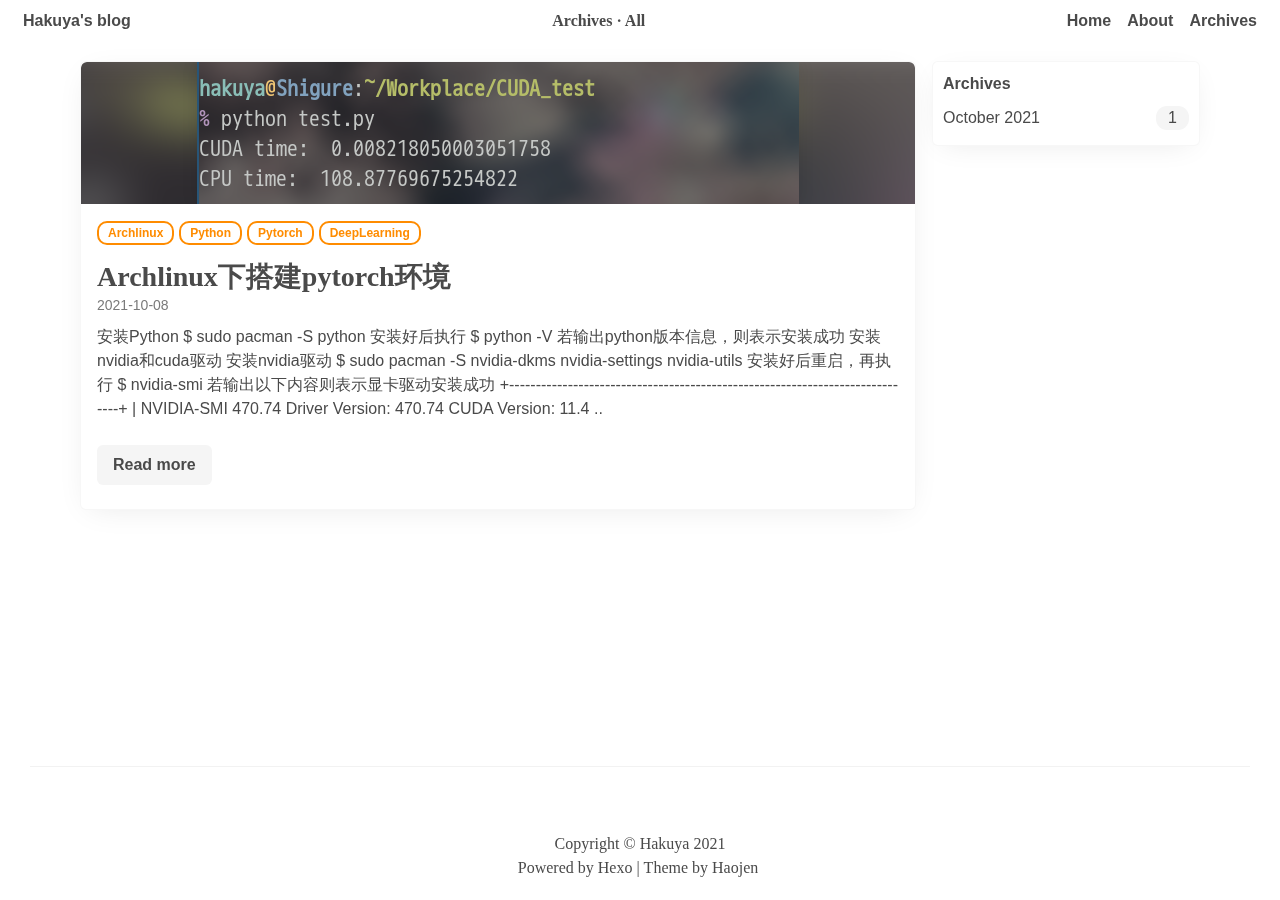
==== commit a41fefac: "Site updated: 2021-10-08 23:21:38" ====
--- a/archives/index.html
+++ b/archives/index.html
@@ -1,5 +1,5 @@
 <!DOCTYPE html><html class="appearance-auto" lang="en"><head><meta charset="UTF-8"><title>Hakuya's blog</title><meta name="description"><meta name="viewport" content="width=device-width, minimum-scale=1.0, maximum-scale=1.0, user-scalable=no, initial-scale=1"><!-- Google Analytics --><!-- End Google Analytics -->
-<!-- Baidu Analytics --><!-- End Baidu Analytics --><link rel="icon" href="/images/favicon.png"><link rel="stylesheet" href="/style/common/bulma.css"><link rel="stylesheet" href="/style/base.css"><link rel="stylesheet" href="/style/common/helper.css"><script src="/js/common.js"></script><link rel="stylesheet" href="/style/widget-post-list.css"><meta name="generator" content="Hexo 5.4.0"></head><body class="is-flex is-flex-direction-column"><header class="header-widget is-flex-shrink-0 is-hidden-mobile"><div class="container is-fullhd is-flex is-justify-content-space-between is-align-items-center is-full-height"><section class="is-hidden-mobile is-flex-shrink-0"><h2><a href="/">Hakuya's blog</a></h2></section><h3 class="is-hidden-mobile is-family-serif is-full-height is-flex is-align-items-center is-flex-shrink-0"><span>Archives · All</span></h3><aside class="is-flex-shrink-0"><h3 class="is-inline-block"><a href="/">Home</a></h3><h3 class="is-inline-block"><a href="/about">About</a></h3><h3 class="is-inline-block"><a href="/archives">Archives</a></h3></aside></div></header><header class="is-flex header-widget is-flex-shrink-0 is-align-items-center is-justify-content-center is-hidden-tablet"><h3 class="is-inline-block"><a href="/">Home</a></h3><h3 class="is-inline-block"><a href="/about">About</a></h3><h3 class="is-inline-block"><a href="/archives">Archives</a></h3></header><main><article class="post-container is-flex is-justify-content-center section container is-max-widescreen pt-4 px-2"><div class="columns is-variable is-1-tablet is-3-desktop-only is-2-widescreen is-full-width"><section class="column"><article class="post-item-card"><header class="is-relative is-flex"><div class="post-cover-backdrop is-hidden"><img src="/.moe//test_output.png" alt="loading.."></div><a class="post-cover-link has-text-centered skeleton" href="/2021/10/08/build-pytorch-environment/"><img class="post-cover-img js-img-fadeIn" src="/.moe//test_output.png" alt="loading.." data-backdrop="true"></a></header><section class="content post-card-content p-4 pb-5"><header><a href="/tags/Archlinux"><i class="tag post-item-tag">Archlinux</i></a><a href="/tags/Python"><i class="tag post-item-tag">Python</i></a><a href="/tags/Pytorch"><i class="tag post-item-tag">Pytorch</i></a><a href="/tags/DeepLearning"><i class="tag post-item-tag">DeepLearning</i></a></header><h2 class="mt-4 mb-0 is-family-serif"><a href="/2021/10/08/build-pytorch-environment/">Archlinux下搭建pytorch环境</a></h2><time class="has-text-grey" datetime="2021-10-08T00:15:25.000Z">2021-10-08</time><p class="is-flex-grow-2 mt-2">安装Python
+<!-- Baidu Analytics --><!-- End Baidu Analytics --><link rel="icon" href="/images/favicon.png"><link rel="stylesheet" href="/style/common/bulma.css"><link rel="stylesheet" href="/style/base.css"><link rel="stylesheet" href="/style/common/helper.css"><script src="/js/common.js"></script><link rel="stylesheet" href="/style/widget-post-list.css"><meta name="generator" content="Hexo 5.4.0"></head><body class="is-flex is-flex-direction-column"><header class="header-widget is-flex-shrink-0 is-hidden-mobile"><div class="container is-fullhd is-flex is-justify-content-space-between is-align-items-center is-full-height"><section class="is-hidden-mobile is-flex-shrink-0"><h2><a href="/">Hakuya's blog</a></h2></section><h3 class="is-hidden-mobile is-family-serif is-full-height is-flex is-align-items-center is-flex-shrink-0"><span>Archives · All</span></h3><aside class="is-flex-shrink-0"><h3 class="is-inline-block"><a href="/">Home</a></h3><h3 class="is-inline-block"><a href="/about">About</a></h3><h3 class="is-inline-block"><a href="/archives">Archives</a></h3></aside></div></header><header class="is-flex header-widget is-flex-shrink-0 is-align-items-center is-justify-content-center is-hidden-tablet"><h3 class="is-inline-block"><a href="/">Home</a></h3><h3 class="is-inline-block"><a href="/about">About</a></h3><h3 class="is-inline-block"><a href="/archives">Archives</a></h3></header><main><article class="post-container is-flex is-justify-content-center section container is-max-widescreen pt-4 px-2"><div class="columns is-variable is-1-tablet is-3-desktop-only is-2-widescreen is-full-width"><section class="column"><article class="post-item-card"><header class="is-relative is-flex"><div class="post-cover-backdrop is-hidden"><img src="/2021/10/08/build-pytorch-environment/test_output.png" alt="loading.."></div><a class="post-cover-link has-text-centered skeleton" href="/2021/10/08/build-pytorch-environment/"><img class="post-cover-img js-img-fadeIn" src="/2021/10/08/build-pytorch-environment/test_output.png" alt="loading.." data-backdrop="true"></a></header><section class="content post-card-content p-4 pb-5"><header><a href="/tags/Archlinux"><i class="tag post-item-tag">Archlinux</i></a><a href="/tags/Python"><i class="tag post-item-tag">Python</i></a><a href="/tags/Pytorch"><i class="tag post-item-tag">Pytorch</i></a><a href="/tags/DeepLearning"><i class="tag post-item-tag">DeepLearning</i></a></header><h2 class="mt-4 mb-0 is-family-serif"><a href="/2021/10/08/build-pytorch-environment/">Archlinux下搭建pytorch环境</a></h2><time class="has-text-grey" datetime="2021-10-08T00:15:25.000Z">2021-10-08</time><p class="is-flex-grow-2 mt-2">安装Python
 $ sudo pacman -S python
 安装好后执行
 $ python -V
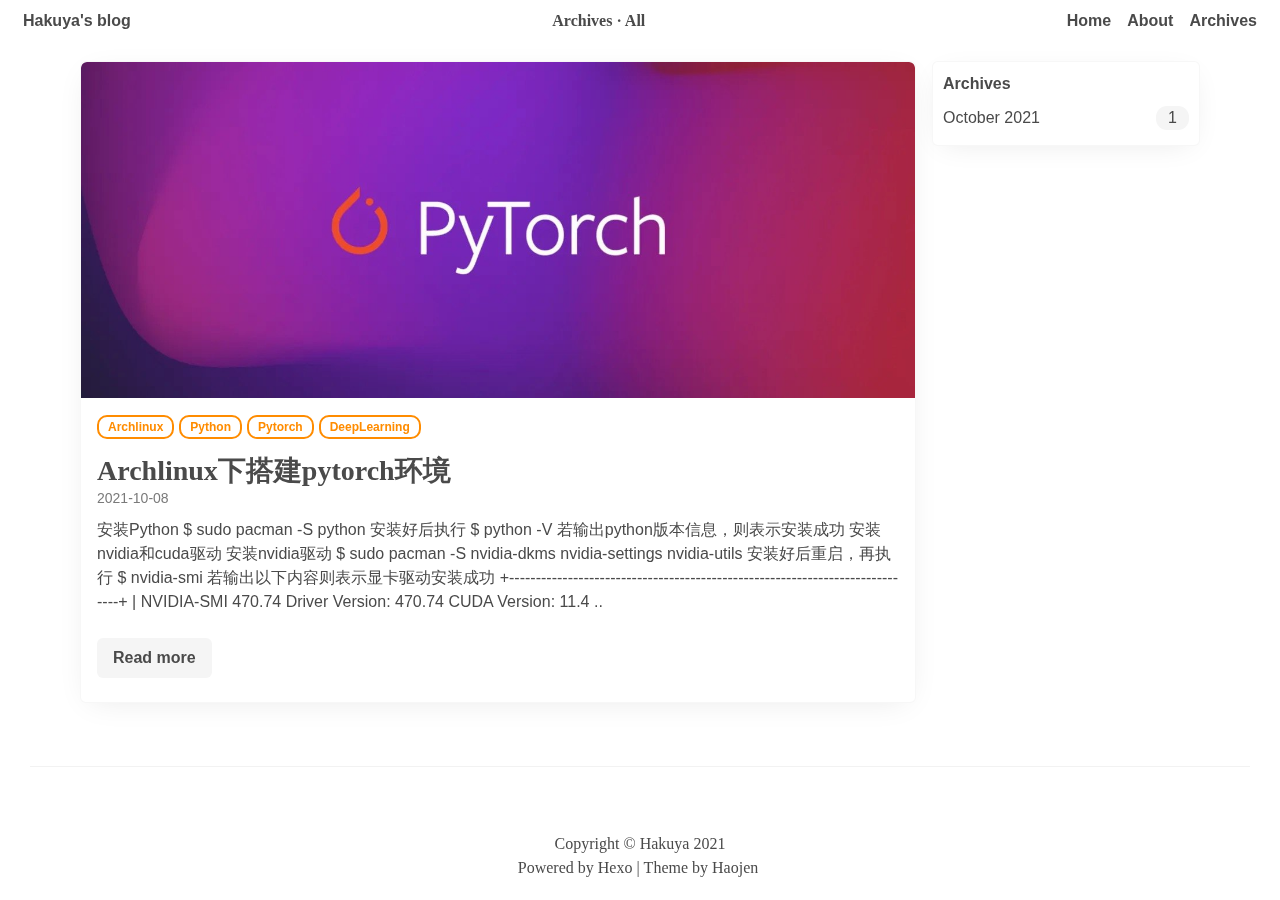
==== commit b534972f: "Site updated: 2021-10-09 01:16:01" ====
--- a/archives/index.html
+++ b/archives/index.html
@@ -1,5 +1,8 @@
-<!DOCTYPE html><html class="appearance-auto" lang="en"><head><meta charset="UTF-8"><title>Hakuya's blog</title><meta name="description"><meta name="viewport" content="width=device-width, minimum-scale=1.0, maximum-scale=1.0, user-scalable=no, initial-scale=1"><!-- Google Analytics --><!-- End Google Analytics -->
-<!-- Baidu Analytics --><!-- End Baidu Analytics --><link rel="icon" href="/images/favicon.png"><link rel="stylesheet" href="/style/common/bulma.css"><link rel="stylesheet" href="/style/base.css"><link rel="stylesheet" href="/style/common/helper.css"><script src="/js/common.js"></script><link rel="stylesheet" href="/style/widget-post-list.css"><meta name="generator" content="Hexo 5.4.0"></head><body class="is-flex is-flex-direction-column"><header class="header-widget is-flex-shrink-0 is-hidden-mobile"><div class="container is-fullhd is-flex is-justify-content-space-between is-align-items-center is-full-height"><section class="is-hidden-mobile is-flex-shrink-0"><h2><a href="/">Hakuya's blog</a></h2></section><h3 class="is-hidden-mobile is-family-serif is-full-height is-flex is-align-items-center is-flex-shrink-0"><span>Archives · All</span></h3><aside class="is-flex-shrink-0"><h3 class="is-inline-block"><a href="/">Home</a></h3><h3 class="is-inline-block"><a href="/about">About</a></h3><h3 class="is-inline-block"><a href="/archives">Archives</a></h3></aside></div></header><header class="is-flex header-widget is-flex-shrink-0 is-align-items-center is-justify-content-center is-hidden-tablet"><h3 class="is-inline-block"><a href="/">Home</a></h3><h3 class="is-inline-block"><a href="/about">About</a></h3><h3 class="is-inline-block"><a href="/archives">Archives</a></h3></header><main><article class="post-container is-flex is-justify-content-center section container is-max-widescreen pt-4 px-2"><div class="columns is-variable is-1-tablet is-3-desktop-only is-2-widescreen is-full-width"><section class="column"><article class="post-item-card"><header class="is-relative is-flex"><div class="post-cover-backdrop is-hidden"><img src="/2021/10/08/build-pytorch-environment/test_output.png" alt="loading.."></div><a class="post-cover-link has-text-centered skeleton" href="/2021/10/08/build-pytorch-environment/"><img class="post-cover-img js-img-fadeIn" src="/2021/10/08/build-pytorch-environment/test_output.png" alt="loading.." data-backdrop="true"></a></header><section class="content post-card-content p-4 pb-5"><header><a href="/tags/Archlinux"><i class="tag post-item-tag">Archlinux</i></a><a href="/tags/Python"><i class="tag post-item-tag">Python</i></a><a href="/tags/Pytorch"><i class="tag post-item-tag">Pytorch</i></a><a href="/tags/DeepLearning"><i class="tag post-item-tag">DeepLearning</i></a></header><h2 class="mt-4 mb-0 is-family-serif"><a href="/2021/10/08/build-pytorch-environment/">Archlinux下搭建pytorch环境</a></h2><time class="has-text-grey" datetime="2021-10-08T00:15:25.000Z">2021-10-08</time><p class="is-flex-grow-2 mt-2">安装Python
+<!DOCTYPE html><html class="appearance-auto" lang="en"><head><meta charset="UTF-8"><title>Hakuya's blog</title><meta name="description" content="最菜大学生"><meta name="viewport" content="width=device-width, minimum-scale=1.0, maximum-scale=1.0, user-scalable=no, initial-scale=1"><!-- Google Analytics --><!-- End Google Analytics -->
+<!-- Baidu Analytics --><!-- End Baidu Analytics --><link rel="icon" href="/images/favicon.png"><link rel="stylesheet" href="/style/common/bulma.css"><link rel="stylesheet" href="/style/base.css"><link rel="stylesheet" href="/style/common/helper.css"><script src="/js/common.js"></script><link rel="stylesheet" href="/style/widget-post-list.css"><meta name="generator" content="Hexo 5.4.0">
+<style>.github-emoji { position: relative; display: inline-block; width: 1.2em; min-height: 1.2em; overflow: hidden; vertical-align: top; color: transparent; }  .github-emoji > span { position: relative; z-index: 10; }  .github-emoji img, .github-emoji .fancybox { margin: 0 !important; padding: 0 !important; border: none !important; outline: none !important; text-decoration: none !important; user-select: none !important; cursor: auto !important; }  .github-emoji img { height: 1.2em !important; width: 1.2em !important; position: absolute !important; left: 50% !important; top: 50% !important; transform: translate(-50%, -50%) !important; user-select: none !important; cursor: auto !important; } .github-emoji-fallback { color: inherit; } .github-emoji-fallback img { opacity: 0 !important; }</style>
+</head><body class="is-flex is-flex-direction-column"><header class="header-widget is-flex-shrink-0 is-hidden-mobile"><div class="container is-fullhd is-flex is-justify-content-space-between is-align-items-center is-full-height"><section class="is-hidden-mobile is-flex-shrink-0"><h2><a href="/">Hakuya's blog</a></h2></section><h3 class="is-hidden-mobile is-family-serif is-full-height is-flex is-align-items-center is-flex-shrink-0"><span>Archives · All</span></h3><aside class="is-flex-shrink-0"><h3 class="is-inline-block"><a href="/">Home</a></h3><h3 class="is-inline-block"><a href="/about">About</a></h3><h3 class="is-inline-block"><a href="/archives">Archives</a></h3></aside></div></header><header class="is-flex header-widget is-flex-shrink-0 is-align-items-center is-justify-content-center is-hidden-tablet"><h3 class="is-inline-block"><a href="/">Home</a></h3><h3 class="is-inline-block"><a href="/about">About</a></h3><h3 class="is-inline-block"><a href="/archives">Archives</a></h3></header><main><article class="post-container is-flex is-justify-content-center section container is-max-widescreen pt-4 px-2"><div class="columns is-variable is-1-tablet is-3-desktop-only is-2-widescreen is-full-width"><section class="column"><article class="post-item-card"><header class="is-relative is-flex"><div class="post-cover-backdrop is-hidden"><img src="/2021/10/08/build-pytorch-environment/pytorch.jpeg" alt="loading.."></div><a class="post-cover-link has-text-centered skeleton" href="/2021/10/08/build-pytorch-environment/"><img class="post-cover-img js-img-fadeIn" src="/2021/10/08/build-pytorch-environment/pytorch.jpeg" alt="loading.." data-backdrop="true"></a></header><section class="content post-card-content p-4 pb-5"><header><a href="/tags/Archlinux"><i class="tag post-item-tag">Archlinux</i></a><a href="/tags/Python"><i class="tag post-item-tag">Python</i></a><a href="/tags/Pytorch"><i class="tag post-item-tag">Pytorch</i></a><a href="/tags/DeepLearning"><i class="tag post-item-tag">DeepLearning</i></a></header><h2 class="mt-4 mb-0 is-family-serif"><a href="/2021/10/08/build-pytorch-environment/">Archlinux下搭建pytorch环境</a></h2><time class="has-text-grey" datetime="2021-10-08T00:15:25.000Z">2021-10-08</time><p class="is-flex-grow-2 mt-2">
+安装Python
 $ sudo pacman -S python
 安装好后执行
 $ python -V
@@ -11,13 +14,13 @@
 $ nvidia-smi
 若输出以下内容则表示显卡驱动安装成功
 +-----------------------------------------------------------------------------+
-| NVIDIA-SMI 470.74       Driver Version: 470.74       CUDA Version: 11.4   ..</p><a class="button is-default mt-2 has-text-weight-semibold" href="/2021/10/08/build-pytorch-environment/">Read more</a></section></article></section><aside class="column is-hidden-mobile is-4-tablet is-3-widescreen"><div style="position: sticky; top: 50px;"><main class="aside-card-container archives-widget is-in-archive-page"><h3>Archives</h3><section><ul class="archive-list"><li class="archive-list-item"><a class="archive-list-link" href="/archives/2021/10/">October 2021</a><span class="archive-list-count">1</span></li></ul></section></main></div></aside></div></article><script>$claudia.fadeInImage(null, $claudia.blurBackdropImg)
+| NVIDIA-SMI 470.74       Driver Version: 470.74       CUDA Version: 11.4  ..</p><a class="button is-default mt-2 has-text-weight-semibold" href="/2021/10/08/build-pytorch-environment/">Read more</a></section></article></section><aside class="column is-hidden-mobile is-4-tablet is-3-widescreen"><div style="position: sticky; top: 50px;"><main class="aside-card-container archives-widget is-in-archive-page"><h3>Archives</h3><section><ul class="archive-list"><li class="archive-list-item"><a class="archive-list-link" href="/archives/2021/10/">October 2021</a><span class="archive-list-count">1</span></li></ul></section></main></div></aside></div></article><script>$claudia.fadeInImage(null, $claudia.blurBackdropImg)
 
 window.addEventListener('resize', $claudia.throttle(function () {
     var images = document.querySelectorAll('.js-img-fadeIn')
 
     images.forEach($claudia.blurBackdropImg)
-}, 150))</script></main><footer class="is-flex is-flex-direction-column is-align-items-center is-flex-shrink-0 is-family-serif"><section class="sns-container"><a title="twitter" target="_blank" rel="noopener nofollow" href="//twitter.com//"><i class="iconfont icon-twitter"></i></a><!-- Github--><a title="github" target="_blank" rel="noopener nofollow" href="//github.com/haojen"><i class="iconfont icon-github"></i></a><!-- Ins--><a title="instagram" target="_blank" rel="noopener nofollow" href="//www.instagram.com//"><i class="iconfont icon-ins"></i></a><!-- RSS--><!-- 知乎--><!-- 领英--><!-- 脸书--><a title="facebook" target="_blank" rel="noopener nofollow" href="//www.facebook.com//"><i class="iconfont icon-tian7_facebook"></i></a></section><p><span>Copyright ©</span><span> Hakuya 2021</span></p><div class="is-flex is-justify-content-center is-flex-wrap-wrap"><p>Powered by Hexo &verbar;&nbsp;</p><p class="is-flex is-justify-content-center"><a title="Hexo theme author" target="_blank" rel="noopener" href="//github.com/haojen">Theme by Haojen&nbsp;</a></p><div style="margin-top: 2px"><a class="github-button" title="github-button" target="_blank" rel="noopener" href="https://github.com/haojen/hexo-theme-Claudia" data-color-scheme="no-preference: light; light: light; dark: dark;" data-show-count="true"></a></div></div><div><span></span></div></footer><script async defer src="https://buttons.github.io/buttons.js"></script><script>$claudia.fadeInImage(null, $claudia.blurBackdropImg)
+}, 150))</script></main><footer class="is-flex is-flex-direction-column is-align-items-center is-flex-shrink-0 is-family-serif"><section class="sns-container"><!-- Github--><a title="github" target="_blank" rel="noopener nofollow" href="//github.com/h4kuy4"><i class="iconfont icon-github"></i></a><!-- Ins--><!-- RSS--><!-- 知乎--><!-- 领英--><!-- 脸书--></section><p><span>Copyright ©</span><span> Hakuya 2021</span></p><div class="is-flex is-justify-content-center is-flex-wrap-wrap"><p>Powered by Hexo &verbar;&nbsp;</p><p class="is-flex is-justify-content-center"><a title="Hexo theme author" target="_blank" rel="noopener" href="//github.com/haojen">Theme by Haojen&nbsp;</a></p><div style="margin-top: 2px"><a class="github-button" title="github-button" target="_blank" rel="noopener" href="https://github.com/haojen/hexo-theme-Claudia" data-color-scheme="no-preference: light; light: light; dark: dark;" data-show-count="true"></a></div></div><div><span></span></div></footer><script async defer src="https://buttons.github.io/buttons.js"></script><script>$claudia.fadeInImage(null, $claudia.blurBackdropImg)
 
 window.addEventListener('resize', $claudia.throttle(function () {
     var images = document.querySelectorAll('.js-img-fadeIn')
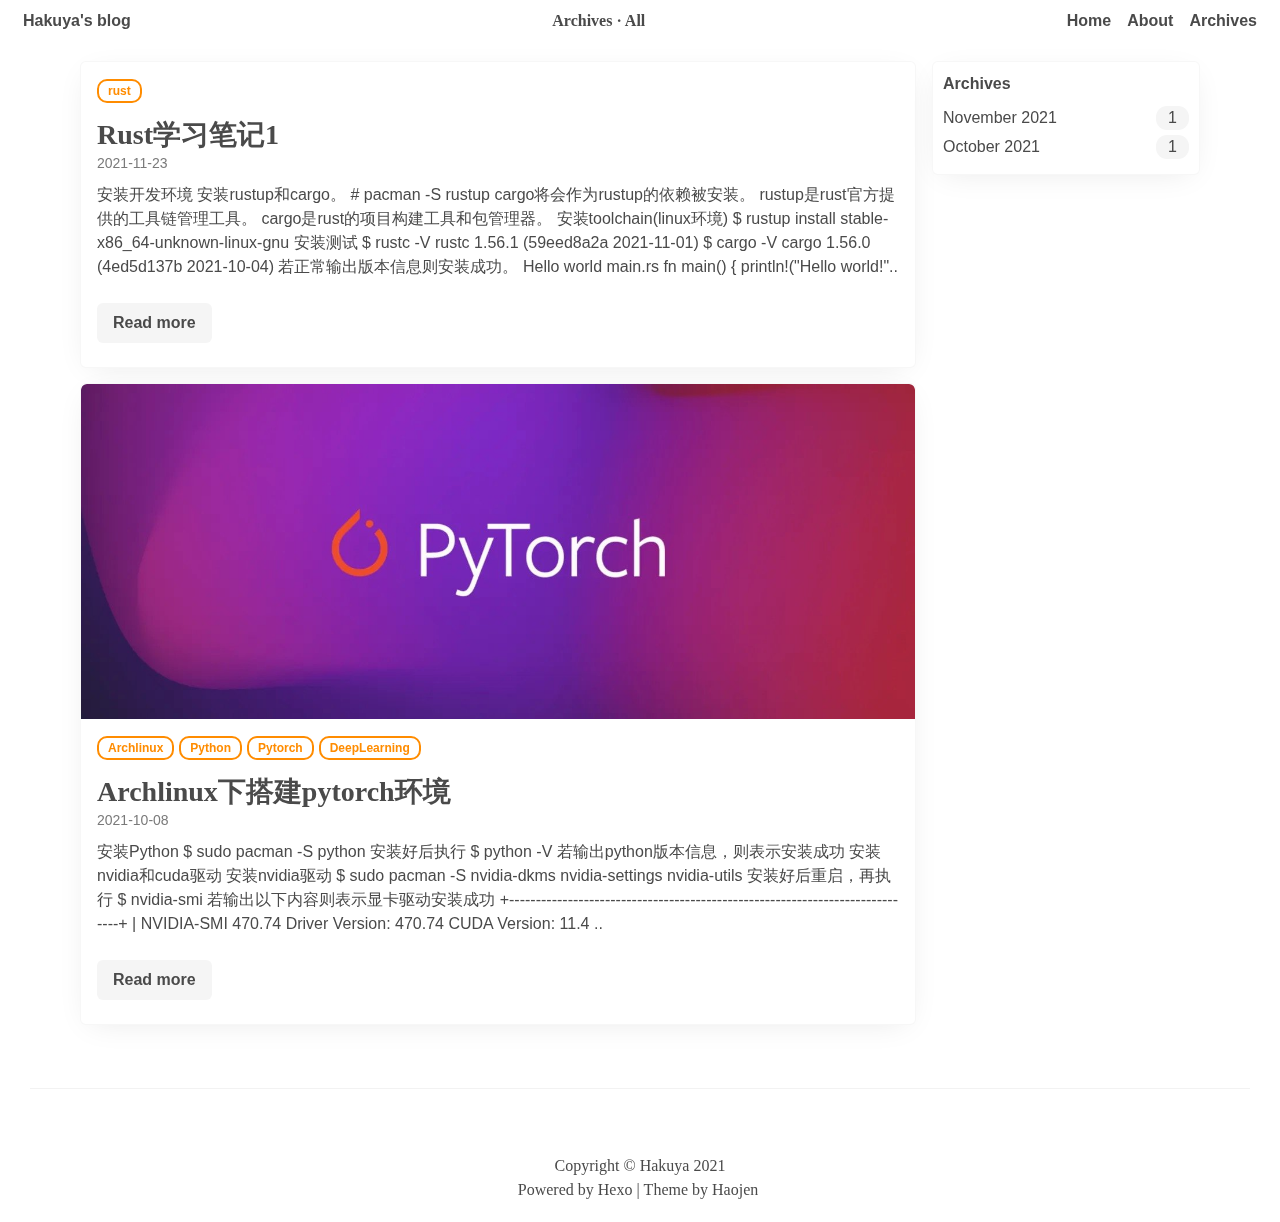
==== commit c7c193ed: "Site updated: 2021-11-23 03:41:07" ====
--- a/archives/index.html
+++ b/archives/index.html
@@ -1,7 +1,24 @@
 <!DOCTYPE html><html class="appearance-auto" lang="en"><head><meta charset="UTF-8"><title>Hakuya's blog</title><meta name="description" content="最菜大学生"><meta name="viewport" content="width=device-width, minimum-scale=1.0, maximum-scale=1.0, user-scalable=no, initial-scale=1"><!-- Google Analytics --><!-- End Google Analytics -->
 <!-- Baidu Analytics --><!-- End Baidu Analytics --><link rel="icon" href="/images/favicon.png"><link rel="stylesheet" href="/style/common/bulma.css"><link rel="stylesheet" href="/style/base.css"><link rel="stylesheet" href="/style/common/helper.css"><script src="/js/common.js"></script><link rel="stylesheet" href="/style/widget-post-list.css"><meta name="generator" content="Hexo 5.4.0">
 <style>.github-emoji { position: relative; display: inline-block; width: 1.2em; min-height: 1.2em; overflow: hidden; vertical-align: top; color: transparent; }  .github-emoji > span { position: relative; z-index: 10; }  .github-emoji img, .github-emoji .fancybox { margin: 0 !important; padding: 0 !important; border: none !important; outline: none !important; text-decoration: none !important; user-select: none !important; cursor: auto !important; }  .github-emoji img { height: 1.2em !important; width: 1.2em !important; position: absolute !important; left: 50% !important; top: 50% !important; transform: translate(-50%, -50%) !important; user-select: none !important; cursor: auto !important; } .github-emoji-fallback { color: inherit; } .github-emoji-fallback img { opacity: 0 !important; }</style>
-</head><body class="is-flex is-flex-direction-column"><header class="header-widget is-flex-shrink-0 is-hidden-mobile"><div class="container is-fullhd is-flex is-justify-content-space-between is-align-items-center is-full-height"><section class="is-hidden-mobile is-flex-shrink-0"><h2><a href="/">Hakuya's blog</a></h2></section><h3 class="is-hidden-mobile is-family-serif is-full-height is-flex is-align-items-center is-flex-shrink-0"><span>Archives · All</span></h3><aside class="is-flex-shrink-0"><h3 class="is-inline-block"><a href="/">Home</a></h3><h3 class="is-inline-block"><a href="/about">About</a></h3><h3 class="is-inline-block"><a href="/archives">Archives</a></h3></aside></div></header><header class="is-flex header-widget is-flex-shrink-0 is-align-items-center is-justify-content-center is-hidden-tablet"><h3 class="is-inline-block"><a href="/">Home</a></h3><h3 class="is-inline-block"><a href="/about">About</a></h3><h3 class="is-inline-block"><a href="/archives">Archives</a></h3></header><main><article class="post-container is-flex is-justify-content-center section container is-max-widescreen pt-4 px-2"><div class="columns is-variable is-1-tablet is-3-desktop-only is-2-widescreen is-full-width"><section class="column"><article class="post-item-card"><header class="is-relative is-flex"><div class="post-cover-backdrop is-hidden"><img src="/2021/10/08/build-pytorch-environment/pytorch.jpeg" alt="loading.."></div><a class="post-cover-link has-text-centered skeleton" href="/2021/10/08/build-pytorch-environment/"><img class="post-cover-img js-img-fadeIn" src="/2021/10/08/build-pytorch-environment/pytorch.jpeg" alt="loading.." data-backdrop="true"></a></header><section class="content post-card-content p-4 pb-5"><header><a href="/tags/Archlinux"><i class="tag post-item-tag">Archlinux</i></a><a href="/tags/Python"><i class="tag post-item-tag">Python</i></a><a href="/tags/Pytorch"><i class="tag post-item-tag">Pytorch</i></a><a href="/tags/DeepLearning"><i class="tag post-item-tag">DeepLearning</i></a></header><h2 class="mt-4 mb-0 is-family-serif"><a href="/2021/10/08/build-pytorch-environment/">Archlinux下搭建pytorch环境</a></h2><time class="has-text-grey" datetime="2021-10-08T00:15:25.000Z">2021-10-08</time><p class="is-flex-grow-2 mt-2">
+</head><body class="is-flex is-flex-direction-column"><header class="header-widget is-flex-shrink-0 is-hidden-mobile"><div class="container is-fullhd is-flex is-justify-content-space-between is-align-items-center is-full-height"><section class="is-hidden-mobile is-flex-shrink-0"><h2><a href="/">Hakuya's blog</a></h2></section><h3 class="is-hidden-mobile is-family-serif is-full-height is-flex is-align-items-center is-flex-shrink-0"><span>Archives · All</span></h3><aside class="is-flex-shrink-0"><h3 class="is-inline-block"><a href="/">Home</a></h3><h3 class="is-inline-block"><a href="/about">About</a></h3><h3 class="is-inline-block"><a href="/archives">Archives</a></h3></aside></div></header><header class="is-flex header-widget is-flex-shrink-0 is-align-items-center is-justify-content-center is-hidden-tablet"><h3 class="is-inline-block"><a href="/">Home</a></h3><h3 class="is-inline-block"><a href="/about">About</a></h3><h3 class="is-inline-block"><a href="/archives">Archives</a></h3></header><main><article class="post-container is-flex is-justify-content-center section container is-max-widescreen pt-4 px-2"><div class="columns is-variable is-1-tablet is-3-desktop-only is-2-widescreen is-full-width"><section class="column"><article class="post-item-card"><section class="content post-card-content p-4 pb-5"><header><a href="/tags/rust"><i class="tag post-item-tag">rust</i></a></header><h2 class="mt-4 mb-0 is-family-serif"><a href="/2021/11/23/learn-rust-1/">Rust学习笔记1</a></h2><time class="has-text-grey" datetime="2021-11-22T19:14:58.000Z">2021-11-23</time><p class="is-flex-grow-2 mt-2">安装开发环境
+安装rustup和cargo。
+# pacman -S rustup
+cargo将会作为rustup的依赖被安装。
+rustup是rust官方提供的工具链管理工具。
+cargo是rust的项目构建工具和包管理器。
+安装toolchain(linux环境)
+$ rustup install stable-x86_64-unknown-linux-gnu
+安装测试
+$ rustc -V
+rustc 1.56.1 (59eed8a2a 2021-11-01)
+$ cargo -V
+cargo 1.56.0 (4ed5d137b 2021-10-04)
+若正常输出版本信息则安装成功。
+Hello world
+main.rs
+fn main() {
+    println!(&quot;Hello world!&quot;..</p><a class="button is-default mt-2 has-text-weight-semibold" href="/2021/11/23/learn-rust-1/">Read more</a></section></article><article class="post-item-card"><header class="is-relative is-flex"><div class="post-cover-backdrop is-hidden"><img src="/2021/10/08/build-pytorch-environment/pytorch.jpeg" alt="loading.."></div><a class="post-cover-link has-text-centered skeleton" href="/2021/10/08/build-pytorch-environment/"><img class="post-cover-img js-img-fadeIn" src="/2021/10/08/build-pytorch-environment/pytorch.jpeg" alt="loading.." data-backdrop="true"></a></header><section class="content post-card-content p-4 pb-5"><header><a href="/tags/Archlinux"><i class="tag post-item-tag">Archlinux</i></a><a href="/tags/Python"><i class="tag post-item-tag">Python</i></a><a href="/tags/Pytorch"><i class="tag post-item-tag">Pytorch</i></a><a href="/tags/DeepLearning"><i class="tag post-item-tag">DeepLearning</i></a></header><h2 class="mt-4 mb-0 is-family-serif"><a href="/2021/10/08/build-pytorch-environment/">Archlinux下搭建pytorch环境</a></h2><time class="has-text-grey" datetime="2021-10-08T00:15:25.000Z">2021-10-08</time><p class="is-flex-grow-2 mt-2">
 安装Python
 $ sudo pacman -S python
 安装好后执行
@@ -14,7 +31,7 @@
 $ nvidia-smi
 若输出以下内容则表示显卡驱动安装成功
 +-----------------------------------------------------------------------------+
-| NVIDIA-SMI 470.74       Driver Version: 470.74       CUDA Version: 11.4  ..</p><a class="button is-default mt-2 has-text-weight-semibold" href="/2021/10/08/build-pytorch-environment/">Read more</a></section></article></section><aside class="column is-hidden-mobile is-4-tablet is-3-widescreen"><div style="position: sticky; top: 50px;"><main class="aside-card-container archives-widget is-in-archive-page"><h3>Archives</h3><section><ul class="archive-list"><li class="archive-list-item"><a class="archive-list-link" href="/archives/2021/10/">October 2021</a><span class="archive-list-count">1</span></li></ul></section></main></div></aside></div></article><script>$claudia.fadeInImage(null, $claudia.blurBackdropImg)
+| NVIDIA-SMI 470.74       Driver Version: 470.74       CUDA Version: 11.4  ..</p><a class="button is-default mt-2 has-text-weight-semibold" href="/2021/10/08/build-pytorch-environment/">Read more</a></section></article></section><aside class="column is-hidden-mobile is-4-tablet is-3-widescreen"><div style="position: sticky; top: 50px;"><main class="aside-card-container archives-widget is-in-archive-page"><h3>Archives</h3><section><ul class="archive-list"><li class="archive-list-item"><a class="archive-list-link" href="/archives/2021/11/">November 2021</a><span class="archive-list-count">1</span></li><li class="archive-list-item"><a class="archive-list-link" href="/archives/2021/10/">October 2021</a><span class="archive-list-count">1</span></li></ul></section></main></div></aside></div></article><script>$claudia.fadeInImage(null, $claudia.blurBackdropImg)
 
 window.addEventListener('resize', $claudia.throttle(function () {
     var images = document.querySelectorAll('.js-img-fadeIn')
